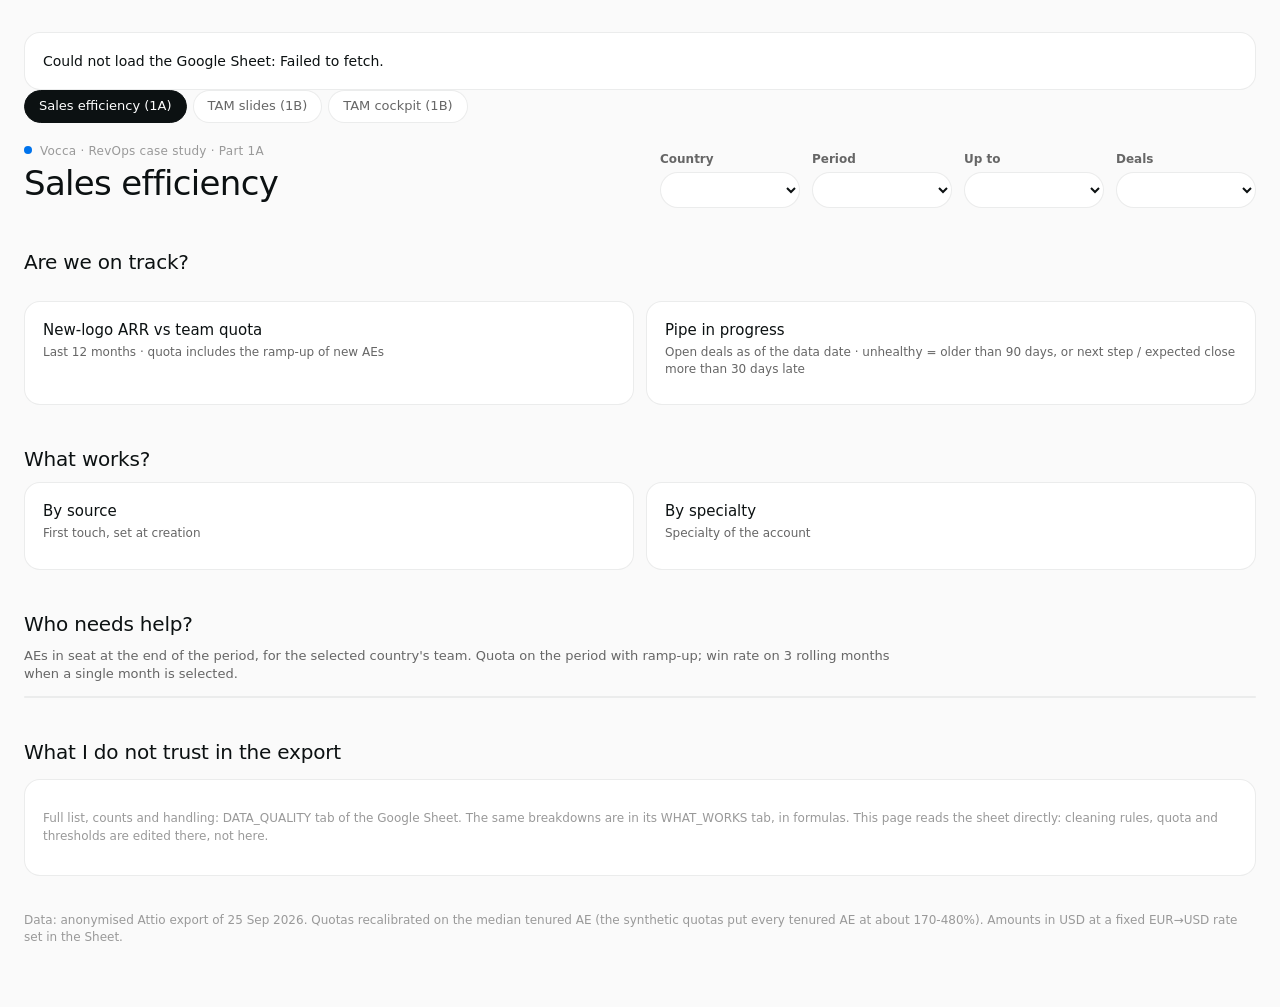
==== web/index.html @ 78a9162e "README organised around the deliverables, with direct links Links to the Sheet and each of its tabs," ====
<!doctype html>
<html lang="en">
<head>
  <meta charset="utf-8">
  <meta name="viewport" content="width=device-width, initial-scale=1">
  <meta name="robots" content="noindex, nofollow">
  <meta name="color-scheme" content="light">
  <title>Sales Efficiency Dashboard</title>
  <link rel="preconnect" href="https://api.fontshare.com">
  <link rel="stylesheet" href="https://api.fontshare.com/v2/css?f[]=satoshi@400,500,700&display=swap">
  <link rel="stylesheet" href="style.css?v=2">
  <link rel="stylesheet" href="tam.css?v=2">
</head>
<body>
  <main class="page">
    <nav class="site-nav" aria-label="Pages">
      <a href="index.html" aria-current="page">Sales efficiency (1A)</a>
      <a href="slides.html">TAM slides (1B)</a>
      <a href="tam.html">TAM cockpit (1B)</a>
    </nav>
    <header class="masthead">
      <div>
        <p class="eyebrow">Vocca · RevOps case study · Part 1A</p>
        <h1>Sales efficiency</h1>
        <p class="context" id="context-line"></p>
      </div>
      <div class="filters" role="group" aria-label="Filters">
        <label>Country <select id="filter-country"></select></label>
        <label>Period <select id="filter-period"></select></label>
        <label>Up to <select id="filter-month"></select></label>
        <label>Deals <select id="filter-motion"></select></label>
      </div>
    </header>

    <section aria-labelledby="h-team">
      <h2 id="h-team">Are we on track?</h2>
      <div class="tiles tiles-4" id="tiles"></div>
      <div class="charts-2">
        <figure class="card">
          <figcaption>
            <span class="chart-title">New-logo ARR vs team quota</span>
            <span class="chart-sub">Last 12 months · quota includes the ramp-up of new AEs</span>
          </figcaption>
          <div class="legend" id="legend-arr"></div>
          <div class="chart" id="chart-arr"></div>
        </figure>
        <figure class="card">
          <figcaption>
            <span class="chart-title">Pipe in progress</span>
            <span class="chart-sub">Open deals as of the data date · unhealthy = older than 90 days, or next step / expected close more than 30 days late</span>
          </figcaption>
          <div class="hbar" id="pipe"></div>
        </figure>
      </div>
    </section>

    <section aria-labelledby="h-works">
      <h2 id="h-works">What works?</h2>
      <p class="section-note" id="whatworks-sub"></p>
      <div class="charts-2">
        <figure class="card">
          <figcaption><span class="chart-title">By source</span><span class="chart-sub">First touch, set at creation</span></figcaption>
          <div class="hbar" id="by-source"></div>
        </figure>
        <figure class="card">
          <figcaption><span class="chart-title">By specialty</span><span class="chart-sub">Specialty of the account</span></figcaption>
          <div class="hbar" id="by-specialty"></div>
        </figure>
      </div>
    </section>

    <section aria-labelledby="h-reps">
      <h2 id="h-reps">Who needs help?</h2>
      <p class="section-note">AEs in seat at the end of the period, for the selected country's team. Quota on the period with ramp-up; win rate on 3 rolling months when a single month is selected.</p>
      <div class="card table-card">
        <div class="table-scroll">
          <table class="reps compact" id="reps-table"></table>
        </div>
      </div>
    </section>

    <section aria-labelledby="h-trust">
      <h2 id="h-trust">What I do not trust in the export</h2>
      <div class="card notes">
        <ul id="caveats"></ul>
        <p class="muted">Full list, counts and handling: DATA_QUALITY tab of the Google Sheet. The same breakdowns are in its WHAT_WORKS tab, in formulas. This page reads the sheet directly: cleaning rules, quota and thresholds are edited there, not here.</p>
      </div>
    </section>

    <footer class="footer">
      <p>Data: anonymised Attio export of 25 Sep 2026. Quotas recalibrated on the median tenured AE (the synthetic quotas put every tenured AE at about 170-480%). Amounts in USD at a fixed EUR→USD rate set in the Sheet.</p>
    </footer>
  </main>
  <div class="tooltip" id="tooltip" role="tooltip" hidden></div>
  <script src="config.js"></script>
  <script src="app.js?v=7"></script>
</body>
</html>
---- web/style.css ----
/* Vocca brand tokens, taken from vocca.com: brand blue #0073ec, ink #0c1112,
   greys #666 / #999, light surfaces #fafafa / #efefef, 12-16px radii, pill controls.
   Their typefaces (Bagoss, PP Neue Montreal) are licensed; Satoshi, also loaded on
   vocca.com, is used for headings and figures, with the system sans for body text.
   Light theme only, like vocca.com: a dark OS setting must not repaint the brand. */
:root {
  color-scheme: light;
  --brand: #0073ec;
  --brand-soft: #e5f1fd;
  --page: #fafafa;
  --surface: #ffffff;
  --text-primary: #0c1112;
  --text-secondary: #666666;
  --text-muted: #999999;
  --grid: #efefef;
  --axis: #d6d6d6;
  --border: rgba(12, 17, 18, 0.08);
  --series-1: #0073ec;
  --series-2: #0c1112;
  --good: #0ca30c;
  --warning: #fab219;
  --serious: #ec835a;
  --critical: #d03b3b;
  --neutral-chip: #f3f4f5;
  --input-bg: #ffffff;
  --font-display: "Satoshi", system-ui, -apple-system, "Segoe UI", sans-serif;
  --font-body: system-ui, -apple-system, "Segoe UI", sans-serif;
  --radius: 12px;
  --radius-large: 16px;
}

* { box-sizing: border-box; }

body {
  margin: 0;
  background: var(--page);
  color: var(--text-primary);
  font-family: var(--font-body);
  font-size: 14px;
  line-height: 1.45;
}

h1, h2, h3, .tile-value, .chart-title, .rep-name { font-family: var(--font-display); }

.page {
  max-width: 1280px;
  margin: 0 auto;
  padding: 32px 24px 48px;
}

.masthead {
  display: flex;
  flex-wrap: wrap;
  justify-content: space-between;
  align-items: flex-end;
  gap: 16px;
  margin-bottom: 8px;
}

.eyebrow {
  margin: 0 0 4px;
  color: var(--text-muted);
  font-size: 12px;
  letter-spacing: 0.02em;
}

h1 { margin: 0; font-size: 34px; font-weight: 500; letter-spacing: -0.02em; line-height: 1.1; }
h2 { margin: 40px 0 12px; font-size: 20px; font-weight: 500; letter-spacing: -0.01em; }
h3 { margin: 0 0 8px; font-size: 16px; font-weight: 500; }

.eyebrow::before {
  content: "";
  display: inline-block;
  width: 8px; height: 8px;
  margin-right: 8px;
  border-radius: 50%;
  background: var(--brand);
  vertical-align: 1px;
}

.context { margin: 6px 0 0; color: var(--text-secondary); font-size: 13px; }
.section-note { margin: -4px 0 12px; color: var(--text-secondary); font-size: 13px; max-width: 900px; }
.muted { color: var(--text-muted); font-size: 12px; }

.filters { display: flex; flex-wrap: wrap; gap: 12px; }
.filters label {
  display: flex;
  flex-direction: column;
  gap: 4px;
  font-size: 12px;
  color: var(--text-secondary);
  font-weight: 600;
}
.filters select {
  min-width: 140px;
  padding: 8px 14px;
  border: 1px solid var(--border);
  border-radius: 999px;
  background: var(--input-bg);
  color: var(--text-primary);
  font: inherit;
  font-size: 14px;
  font-weight: 500;
}
.filters select:focus-visible { outline: 2px solid var(--brand); outline-offset: 2px; }

.card {
  margin: 0;
  background: var(--surface);
  border: 1px solid var(--border);
  border-radius: var(--radius-large);
  padding: 18px;
}

.tiles {
  display: grid;
  grid-template-columns: repeat(auto-fill, minmax(170px, 1fr));
  gap: 12px;
}
.tile { display: flex; flex-direction: column; gap: 4px; }
.tile-label { color: var(--text-secondary); font-size: 12px; font-weight: 600; }
.tile-value { font-size: 28px; font-weight: 500; letter-spacing: -0.02em; }
.tile:first-child { background: var(--brand); border-color: var(--brand); }
.tile:first-child .tile-label, .tile:first-child .tile-sub { color: rgba(255, 255, 255, 0.82); }
.tile:first-child .tile-value { color: #ffffff; }
.tile:first-child .meter { background: rgba(255, 255, 255, 0.25); }
.tile:first-child .meter > span { background: #ffffff !important; }
.tile-sub { color: var(--text-secondary); font-size: 12px; }
.meter { height: 6px; border-radius: 3px; background: var(--grid); overflow: hidden; margin-top: 4px; }
.meter > span { display: block; height: 100%; border-radius: 3px; }

.charts-2 {
  display: grid;
  grid-template-columns: repeat(auto-fit, minmax(min(100%, 480px), 1fr));
  gap: 12px;
  margin-top: 12px;
}
figcaption { display: flex; flex-direction: column; gap: 2px; margin-bottom: 8px; }
.chart-title { font-weight: 500; font-size: 15px; }
.chart-sub { color: var(--text-secondary); font-size: 12px; }
.chart { width: 100%; }
.chart svg { display: block; width: 100%; height: auto; overflow: visible; }
.chart text { fill: var(--text-muted); font-size: 11px; font-variant-numeric: tabular-nums; }
.chart .label-strong { fill: var(--text-secondary); font-weight: 600; }

.legend { display: flex; flex-wrap: wrap; gap: 14px; margin-bottom: 6px; font-size: 12px; color: var(--text-secondary); }
.legend span { display: inline-flex; align-items: center; gap: 6px; }
.swatch { width: 10px; height: 10px; border-radius: 2px; display: inline-block; }
.swatch.line { height: 2px; width: 14px; border-radius: 1px; }

.table-card { padding: 0; }
.table-scroll { overflow-x: auto; }
table.reps { width: 100%; border-collapse: collapse; font-variant-numeric: tabular-nums; min-width: 1100px; }
.reps th {
  position: sticky; top: 0;
  text-align: right;
  font-size: 11px;
  font-weight: 600;
  color: var(--text-secondary);
  padding: 10px 10px;
  border-bottom: 1px solid var(--axis);
  background: var(--surface);
  white-space: nowrap;
}
.reps th:first-child, .reps td:first-child { text-align: left; }
.reps th.left, .reps td.left { text-align: left; }
.reps td { padding: 9px 10px; border-bottom: 1px solid var(--grid); text-align: right; white-space: nowrap; }
.reps tr.ramping td { color: var(--text-muted); }
.rep-name { font-weight: 500; font-size: 14px; }
.rep-meta { display: block; color: var(--text-muted); font-size: 11px; font-weight: 400; }

.pct { display: inline-flex; align-items: center; gap: 8px; justify-content: flex-end; }
.pct-bar { width: 60px; height: 6px; background: var(--grid); border-radius: 3px; overflow: hidden; }
.pct-bar > span { display: block; height: 100%; border-radius: 3px; }

.chips { display: flex; flex-wrap: wrap; gap: 4px; white-space: normal; min-width: 180px; max-width: 240px; }
.chip {
  display: inline-flex; align-items: center; gap: 5px;
  padding: 2px 8px; border-radius: 999px;
  background: var(--neutral-chip);
  color: var(--text-primary);
  font-size: 11px; font-weight: 600;
}
.chip i { width: 7px; height: 7px; border-radius: 50%; display: inline-block; }

.notes ul { margin: 0 0 12px; padding-left: 18px; }
.notes li { margin-bottom: 8px; color: var(--text-secondary); }
.notes li strong { color: var(--text-primary); }

.tooltip {
  position: fixed;
  pointer-events: none;
  z-index: 10;
  background: var(--surface);
  color: var(--text-primary);
  border: 1px solid var(--border);
  border-radius: 8px;
  padding: 8px 10px;
  font-size: 12px;
  box-shadow: 0 4px 16px rgba(0, 0, 0, 0.12);
  max-width: 260px;
}
.tooltip .tt-title { font-weight: 650; margin-bottom: 2px; }
.tooltip .tt-row { display: flex; justify-content: space-between; gap: 12px; color: var(--text-secondary); }
.tooltip .tt-row b { color: var(--text-primary); font-variant-numeric: tabular-nums; }

/* 1A: four headline tiles, horizontal bar lists, compact AE table */
.tiles-4 { grid-template-columns: repeat(4, minmax(0, 1fr)); margin-bottom: 12px; }
table.reps.compact { min-width: 0; }
.reps.compact td { white-space: normal; vertical-align: top; }
.hbar { display: flex; flex-direction: column; font-size: 13px; font-variant-numeric: tabular-nums; }
.hbar-head, .hbar-row { display: grid; grid-template-columns: minmax(96px, 150px) minmax(0, 1fr) 76px 64px; gap: 10px; align-items: center; }
.hbar-head { font-size: 11px; font-weight: 600; color: var(--text-secondary); padding-bottom: 6px; border-bottom: 1px solid var(--axis); }
.hbar-row { padding: 7px 0; border-bottom: 1px solid var(--grid); }
.hbar-row:hover { background: var(--brand-soft); }
.hbar-row.grouped .hbar-label { color: var(--text-muted); font-style: italic; }
.hbar-label { overflow: hidden; text-overflow: ellipsis; white-space: nowrap; }
.hbar-track { display: flex; align-items: center; gap: 8px; min-width: 0; }
.hbar-track > span { display: block; height: 12px; min-width: 2px; border-radius: 0 4px 4px 0; background: var(--series-1); }
.hbar-track b { font-weight: 500; font-size: 12px; white-space: nowrap; }
.hbar .num { text-align: right; }
.hbar .num.bad { color: var(--critical); font-weight: 600; }
.hbar .num.thin { color: var(--text-muted); }

.footer { margin-top: 36px; color: var(--text-muted); font-size: 12px; }

@media (max-width: 900px) {
  .tiles-4 { grid-template-columns: repeat(2, minmax(0, 1fr)); }
}

@media (max-width: 640px) {
  .page { padding: 20px 16px 40px; }
  h1 { font-size: 22px; }
  .filters { width: 100%; }
  .filters label { flex: 1 1 100px; }
  .filters select { min-width: 0; width: 100%; }
  .tile-value { font-size: 22px; }
  .hbar-head, .hbar-row { grid-template-columns: minmax(80px, 110px) minmax(0, 1fr) 56px 40px; gap: 6px; }
}
---- web/tam.css ----
/* TAM cockpit additions on top of style.css (same Vocca tokens). */

.site-nav { display: flex; gap: 6px; margin-bottom: 20px; flex-wrap: wrap; }
.site-nav a {
  padding: 6px 14px; border-radius: 999px; border: 1px solid var(--border);
  color: var(--text-secondary); text-decoration: none; font-size: 13px; font-weight: 500; background: var(--surface);
}
.site-nav a[aria-current="page"] { background: var(--text-primary); color: #fff; border-color: var(--text-primary); }

.tabs { display: flex; gap: 4px; margin: 24px 0 8px; border-bottom: 1px solid var(--grid); overflow-x: auto; }
.tabs button {
  appearance: none; border: 0; background: none; cursor: pointer; white-space: nowrap;
  padding: 10px 14px; font: inherit; font-size: 14px; font-weight: 500; color: var(--text-secondary);
  border-bottom: 2px solid transparent; margin-bottom: -1px;
}
.tabs button[aria-selected="true"] { color: var(--text-primary); border-bottom-color: var(--brand); }
.tabs button:focus-visible { outline: 2px solid var(--brand); outline-offset: 2px; }
.tab-count { display: inline-block; min-width: 20px; padding: 0 6px; border-radius: 999px; background: var(--brand-soft); color: var(--brand); font-size: 11px; font-weight: 700; }

.lead { font-size: 15px; color: var(--text-secondary); max-width: 860px; margin: 8px 0 16px; }

.bar-list { display: flex; flex-direction: column; gap: 8px; }
.bar-row { display: grid; grid-template-columns: minmax(120px, 220px) 1fr 70px; gap: 10px; align-items: center; font-size: 13px; }
.bar-row .label { color: var(--text-primary); overflow: hidden; text-overflow: ellipsis; white-space: nowrap; }
.bar-row .track { height: 10px; background: var(--grid); border-radius: 5px; overflow: hidden; }
.bar-row .track > span { display: block; height: 100%; border-radius: 5px; }
.bar-row .value { text-align: right; font-variant-numeric: tabular-nums; color: var(--text-secondary); }


table.plain { width: 100%; border-collapse: collapse; font-size: 13px; }
table.plain th { text-align: left; font-size: 11px; color: var(--text-secondary); font-weight: 600; padding: 8px 10px; border-bottom: 1px solid var(--axis); white-space: nowrap; }
table.plain td { padding: 9px 10px; border-bottom: 1px solid var(--grid); vertical-align: top; }
table.plain th.num { text-align: right; white-space: normal; min-width: 90px; vertical-align: bottom; }
table.plain td.num { text-align: right; font-variant-numeric: tabular-nums; white-space: nowrap; }
.mode { display: inline-flex; align-items: center; gap: 5px; padding: 2px 8px; border-radius: 999px; font-size: 11px; font-weight: 600; background: var(--neutral-chip); }
.mode.auto { background: var(--brand-soft); color: var(--brand); }
.mode.manual { background: #fdf3dc; color: #8a5a00; }
.mode.decide { background: var(--neutral-chip); color: var(--text-secondary); }

.btn {
  display: inline-flex; align-items: center; gap: 8px; cursor: pointer;
  padding: 9px 16px; border-radius: 999px; border: 1px solid var(--border);
  background: var(--surface); color: var(--text-primary); font: inherit; font-size: 13px; font-weight: 600; text-decoration: none;
}
.btn.primary { background: var(--brand); color: #fff; border-color: var(--brand); }
.btn.danger { color: var(--critical); }
.btn:focus-visible { outline: 2px solid var(--brand); outline-offset: 2px; }
.btn[disabled] { opacity: 0.45; cursor: default; }
.toolbar { display: flex; flex-wrap: wrap; gap: 10px; align-items: center; margin: 12px 0; }

.rule-key { display: grid; grid-template-columns: 28px 1fr auto; gap: 12px; padding: 12px 0; border-bottom: 1px solid var(--grid); align-items: start; }
.rule-key .rank { width: 24px; height: 24px; border-radius: 50%; background: var(--brand); color: #fff; display: grid; place-items: center; font-size: 12px; font-weight: 700; }
.rule-key .stats { text-align: right; font-size: 12px; color: var(--text-secondary); white-space: nowrap; }
.rule-key .stats b { color: var(--text-primary); font-size: 14px; }

.progress { height: 8px; background: var(--grid); border-radius: 4px; overflow: hidden; display: flex; }
.progress > span { display: block; height: 100%; }

.review-card { margin-bottom: 12px; }
.review-head { display: flex; flex-wrap: wrap; justify-content: space-between; gap: 8px; align-items: center; margin-bottom: 10px; }
.review-reason { font-weight: 600; font-size: 13px; }
.keys { display: flex; gap: 4px; flex-wrap: wrap; }
.key { font-size: 11px; padding: 2px 8px; border-radius: 999px; background: var(--brand-soft); color: var(--brand); font-weight: 600; }
.pair { display: grid; grid-template-columns: 1fr 1fr; gap: 10px; }
.record { border: 1px solid var(--grid); border-radius: var(--radius); padding: 10px 12px; font-size: 12px; }
.record h4 { margin: 0 0 6px; font-family: var(--font-display); font-weight: 500; font-size: 15px; }
.record dl { display: grid; grid-template-columns: 90px 1fr; gap: 3px 8px; margin: 0; }
.record dt { color: var(--text-muted); }
.record dd { margin: 0; overflow-wrap: anywhere; }
.record dd.same { color: var(--brand); font-weight: 600; }
.record .flag-customer { color: var(--critical); font-weight: 600; }
.review-actions { display: flex; flex-wrap: wrap; gap: 8px; margin-top: 10px; align-items: center; }
.decision { font-size: 12px; font-weight: 600; padding: 3px 10px; border-radius: 999px; }
.decision.merge { background: var(--brand-soft); color: var(--brand); }
.decision.separate { background: var(--neutral-chip); color: var(--text-secondary); }
.review-card.decided { opacity: 0.7; }

/* Header and health strip */
.cockpit-head { display: flex; justify-content: space-between; align-items: flex-end; gap: 16px; flex-wrap: wrap; }
.health { display: grid; grid-template-columns: repeat(4, minmax(0, 1fr)); gap: 12px; margin-top: 16px; }
.kpi { background: var(--surface); border: 1px solid var(--border); border-radius: var(--radius); padding: 12px 14px; display: flex; flex-direction: column; gap: 2px; }
.kpi-label { font-size: 12px; color: var(--text-secondary); }
.kpi-value { font-family: var(--font-display); font-size: 26px; font-weight: 500; line-height: 1.2; }
.kpi-sub { font-size: 12px; color: var(--text-muted); }

/* A. work queues */
.queue-card { margin-bottom: 12px; padding-bottom: 6px; }
.queue-card h3 { margin: 0 0 6px; font-size: 13px; text-transform: uppercase; letter-spacing: 0.06em; color: var(--text-secondary); font-family: var(--font-body); font-weight: 600; }
.queue-list { display: flex; flex-direction: column; }
.queue-row {
  appearance: none; border: 0; background: none; font: inherit; color: inherit; text-align: left; cursor: pointer;
  display: grid; grid-template-columns: minmax(0, 1fr) 110px 96px 130px 64px; gap: 12px; align-items: center;
  padding: 11px 8px; border-top: 1px solid var(--grid); border-radius: 8px;
}
.queue-row:first-child { border-top: 0; }
.queue-row:hover, .queue-row:focus-visible { background: var(--brand-soft); outline: none; }
.q-main { display: flex; flex-direction: column; gap: 2px; min-width: 0; }
.q-main strong { font-size: 14px; font-weight: 600; }
.q-count { font-family: var(--font-display); font-size: 20px; font-weight: 500; text-align: right; font-variant-numeric: tabular-nums; }
.q-count small { display: block; font-family: var(--font-body); font-size: 11px; color: var(--text-muted); font-weight: 400; }
.q-owner { font-size: 12px; color: var(--text-secondary); }
.q-open { font-size: 13px; color: var(--brand); font-weight: 600; text-align: right; }
.rules-details summary { cursor: pointer; font-weight: 600; }
.rules-details[open] summary { margin-bottom: 12px; }

/* B. explorer */
.explore-head h2 { margin: 8px 0 0; }
.explore { display: grid; grid-template-columns: 220px minmax(0, 1fr); gap: 16px; margin-top: 12px; align-items: start; }
.facets { display: flex; flex-direction: column; gap: 14px; position: sticky; top: 12px; }
.facet-select { display: flex; flex-direction: column; gap: 4px; font-size: 12px; color: var(--text-secondary); font-weight: 600; }
.facet-select select { font: inherit; font-weight: 400; font-size: 13px; padding: 7px 8px; border-radius: 8px; border: 1px solid var(--border); background: var(--surface); color: var(--text-primary); }
.dataset-switch { display: flex; border: 1px solid var(--border); border-radius: 999px; padding: 2px; background: var(--surface); }
.dataset-switch button { flex: 1; appearance: none; border: 0; background: none; font: inherit; font-size: 12px; font-weight: 600; padding: 6px; border-radius: 999px; cursor: pointer; color: var(--text-secondary); }
.dataset-switch button[aria-pressed="true"] { background: var(--text-primary); color: #fff; }
.facet { border: 0; margin: 0; padding: 0; display: flex; flex-direction: column; gap: 4px; }
.facet legend { font-size: 12px; font-weight: 600; color: var(--text-secondary); margin-bottom: 4px; padding: 0; }
.facet label { display: grid; grid-template-columns: 16px 1fr auto; gap: 6px; align-items: center; font-size: 13px; cursor: pointer; }
.facet label b { font-weight: 500; color: var(--text-muted); font-size: 12px; font-variant-numeric: tabular-nums; }
.results .toolbar { margin-top: 0; }
.results input[type="search"] { flex: 1 1 240px; font: inherit; font-size: 13px; padding: 8px 12px; border-radius: 999px; border: 1px solid var(--border); background: var(--surface); }
.explore-table tr.row { cursor: pointer; }
.explore-table tr.row:hover td, .explore-table tr.row.open td { background: var(--brand-soft); }
.explore-table tr.row:focus-visible { outline: 2px solid var(--brand); outline-offset: -2px; }
.explore-table td.chips { max-width: 260px; }
.chip { display: inline-block; font-size: 11px; padding: 2px 8px; margin: 0 4px 4px 0; border-radius: 999px; background: var(--neutral-chip); color: var(--text-secondary); font-weight: 600; }
.chip.current { background: #fdecec; color: var(--critical); }
.detail-row td { background: var(--page); }
.detail { display: grid; grid-template-columns: minmax(200px, 280px) minmax(0, 1fr); gap: 20px; padding: 6px 4px; }
.detail dl { display: grid; grid-template-columns: 110px 1fr; gap: 4px 8px; margin: 0; font-size: 12px; align-content: start; }
.detail dt { color: var(--text-muted); }
.detail dd { margin: 0; overflow-wrap: anywhere; }
.detail-issues { display: flex; flex-direction: column; gap: 10px; }
.detail-issue { border-left: 3px solid var(--brand); padding-left: 10px; font-size: 13px; }
.detail-issue p { margin: 4px 0 0; }
.detail-issue .next { font-weight: 600; }
.detail-issue .rule { color: var(--text-secondary); font-size: 12px; }
.btn.more { margin-top: 12px; }
.btn.small { padding: 5px 12px; font-size: 12px; white-space: nowrap; }

/* C. quality by source */
.sources-table tr.people td { color: var(--text-secondary); }
.share { display: grid; grid-template-columns: minmax(60px, 1fr) 40px; gap: 8px; align-items: center; min-width: 140px; }
.share .track { height: 8px; background: var(--grid); border-radius: 4px; overflow: hidden; }
.share .track > span { display: block; height: 100%; background: var(--critical); border-radius: 4px; }
.share > span:last-child { text-align: right; font-variant-numeric: tabular-nums; font-size: 12px; }

@media (max-width: 900px) {
  .health { grid-template-columns: repeat(2, minmax(0, 1fr)); }
  .explore { grid-template-columns: 1fr; }
  .facets { position: static; }
  .detail { grid-template-columns: 1fr; }
}

@media (max-width: 640px) {
  .queue-row { grid-template-columns: minmax(0, 1fr) auto; }
  .queue-row .mode, .queue-row .q-owner, .queue-row .q-open { display: none; }
  .pair { grid-template-columns: 1fr; }
  .bar-row { grid-template-columns: 1fr 70px; }
  .bar-row .track { grid-column: 1 / -1; grid-row: 2; }
}
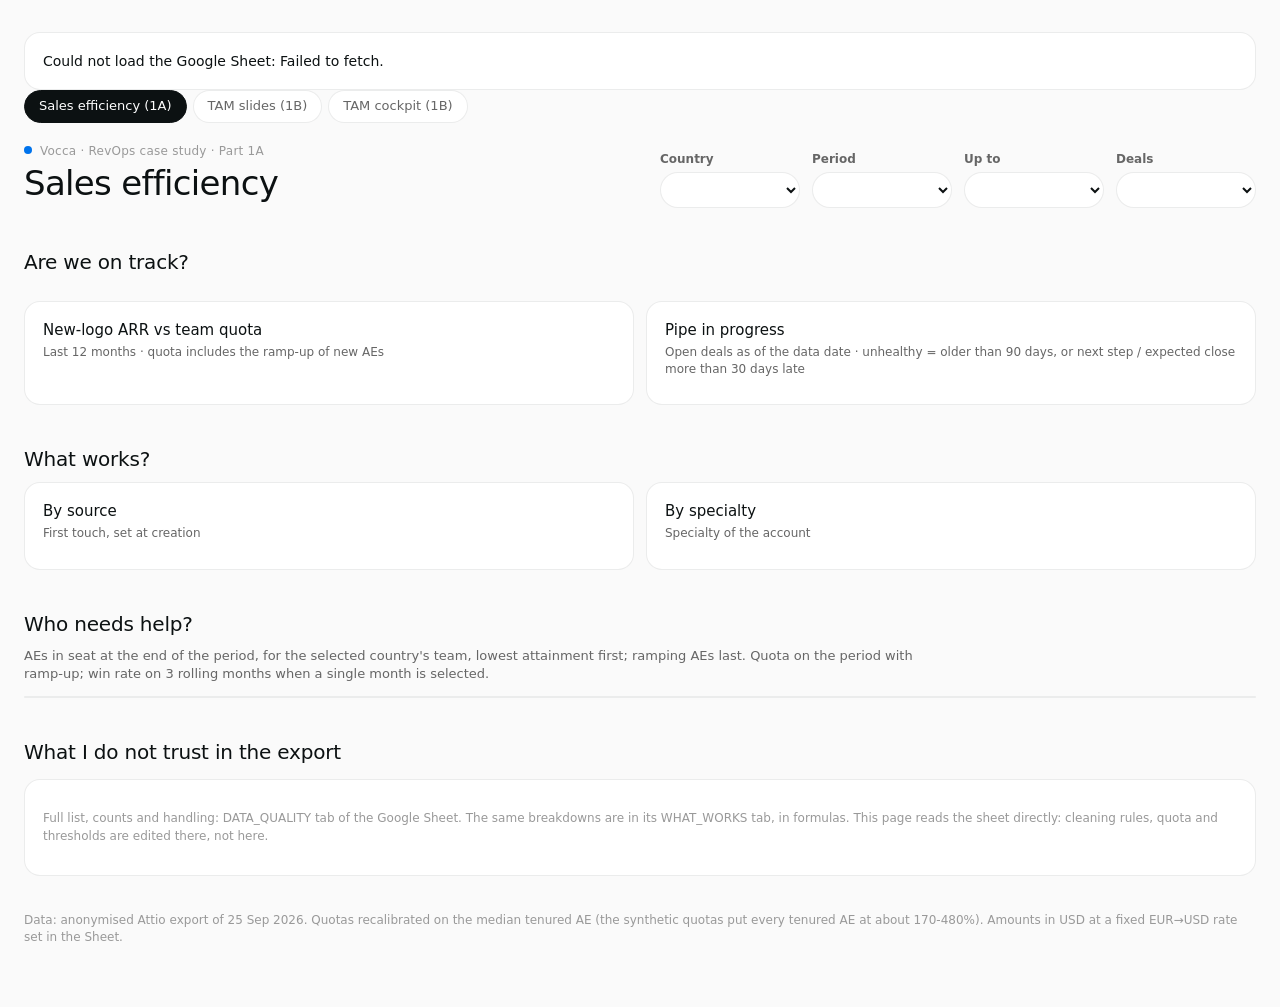
==== commit aecd1ccc: "1A: healthy pipe excludes every unhealthy deal; AE table sorted by need The healthy weighted pipe no" ====
--- a/web/index.html
+++ b/web/index.html
@@ -71,7 +71,7 @@
 
     <section aria-labelledby="h-reps">
       <h2 id="h-reps">Who needs help?</h2>
-      <p class="section-note">AEs in seat at the end of the period, for the selected country's team. Quota on the period with ramp-up; win rate on 3 rolling months when a single month is selected.</p>
+      <p class="section-note">AEs in seat at the end of the period, for the selected country's team, lowest attainment first; ramping AEs last. Quota on the period with ramp-up; win rate on 3 rolling months when a single month is selected.</p>
       <div class="card table-card">
         <div class="table-scroll">
           <table class="reps compact" id="reps-table"></table>
@@ -93,6 +93,6 @@
   </main>
   <div class="tooltip" id="tooltip" role="tooltip" hidden></div>
   <script src="config.js"></script>
-  <script src="app.js?v=7"></script>
+  <script src="app.js?v=8"></script>
 </body>
 </html>
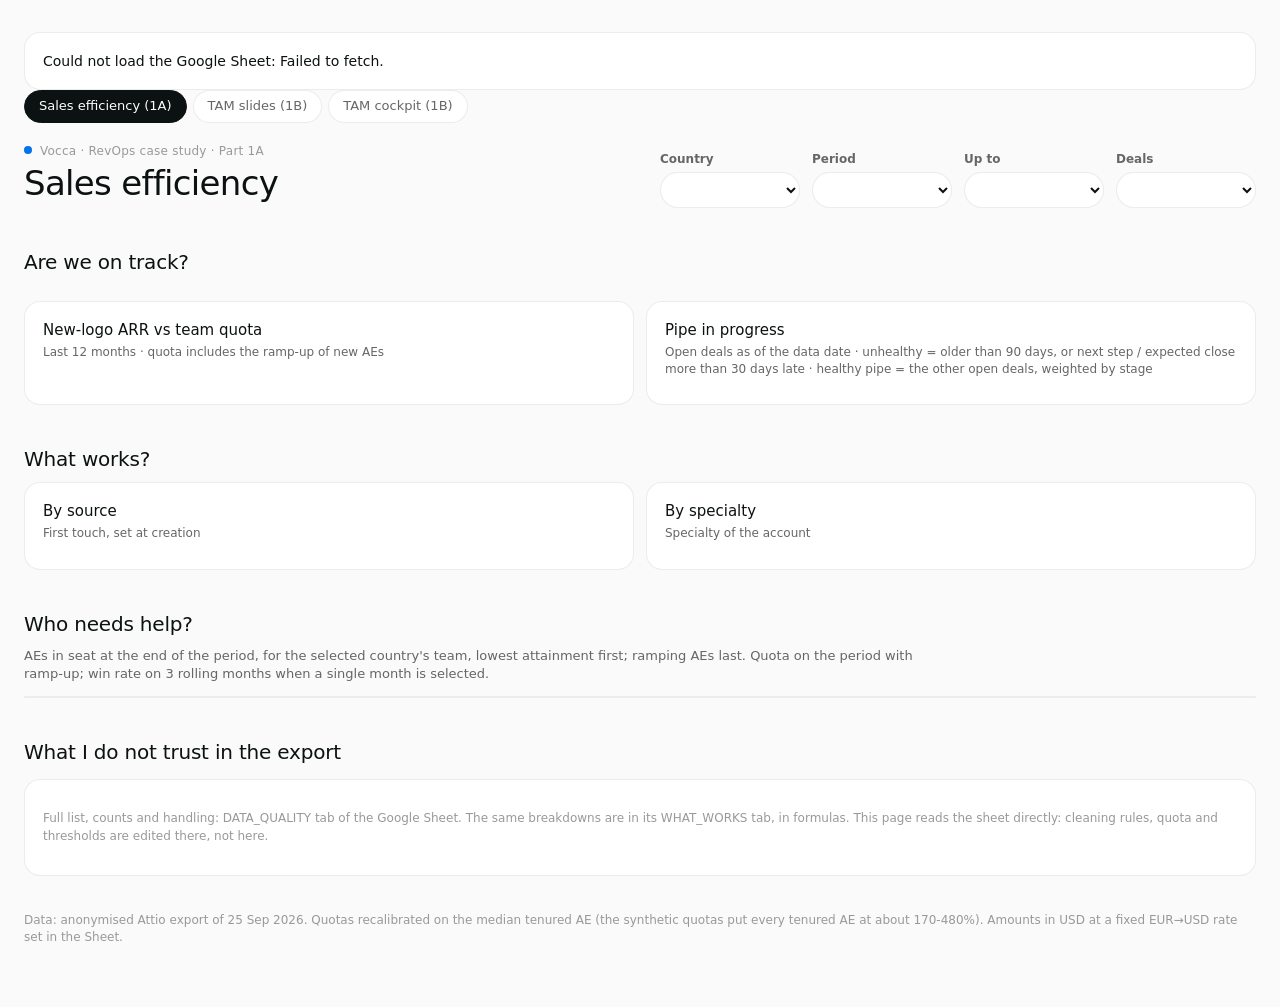
==== commit 0fb89158: "1A web view: median age of open deals per stage The pipe card shows the median age of open deals at " ====
--- a/web/index.html
+++ b/web/index.html
@@ -8,7 +8,7 @@
   <title>Sales Efficiency Dashboard</title>
   <link rel="preconnect" href="https://api.fontshare.com">
   <link rel="stylesheet" href="https://api.fontshare.com/v2/css?f[]=satoshi@400,500,700&display=swap">
-  <link rel="stylesheet" href="style.css?v=2">
+  <link rel="stylesheet" href="style.css?v=3">
   <link rel="stylesheet" href="tam.css?v=2">
 </head>
 <body>
@@ -47,9 +47,9 @@
         <figure class="card">
           <figcaption>
             <span class="chart-title">Pipe in progress</span>
-            <span class="chart-sub">Open deals as of the data date · unhealthy = older than 90 days, or next step / expected close more than 30 days late</span>
+            <span class="chart-sub">Open deals as of the data date · unhealthy = older than 90 days, or next step / expected close more than 30 days late · healthy pipe = the other open deals, weighted by stage</span>
           </figcaption>
-          <div class="hbar" id="pipe"></div>
+          <div class="hbar five" id="pipe"></div>
         </figure>
       </div>
     </section>
@@ -93,6 +93,6 @@
   </main>
   <div class="tooltip" id="tooltip" role="tooltip" hidden></div>
   <script src="config.js"></script>
-  <script src="app.js?v=8"></script>
+  <script src="app.js?v=10"></script>
 </body>
 </html>
--- a/web/style.css
+++ b/web/style.css
@@ -212,6 +212,7 @@
 .hbar-head, .hbar-row { display: grid; grid-template-columns: minmax(96px, 150px) minmax(0, 1fr) 76px 64px; gap: 10px; align-items: center; }
 .hbar-head { font-size: 11px; font-weight: 600; color: var(--text-secondary); padding-bottom: 6px; border-bottom: 1px solid var(--axis); }
 .hbar-row { padding: 7px 0; border-bottom: 1px solid var(--grid); }
+.hbar.five .hbar-head, .hbar.five .hbar-row { grid-template-columns: minmax(96px, 140px) minmax(0, 1fr) 76px 64px 64px; }
 .hbar-row:hover { background: var(--brand-soft); }
 .hbar-row.grouped .hbar-label { color: var(--text-muted); font-style: italic; }
 .hbar-label { overflow: hidden; text-overflow: ellipsis; white-space: nowrap; }
@@ -236,4 +237,5 @@
   .filters select { min-width: 0; width: 100%; }
   .tile-value { font-size: 22px; }
   .hbar-head, .hbar-row { grid-template-columns: minmax(80px, 110px) minmax(0, 1fr) 56px 40px; gap: 6px; }
-}
+  .hbar.five .hbar-head, .hbar.five .hbar-row { grid-template-columns: minmax(70px, 96px) minmax(0, 1fr) 54px 40px 44px; }
+}
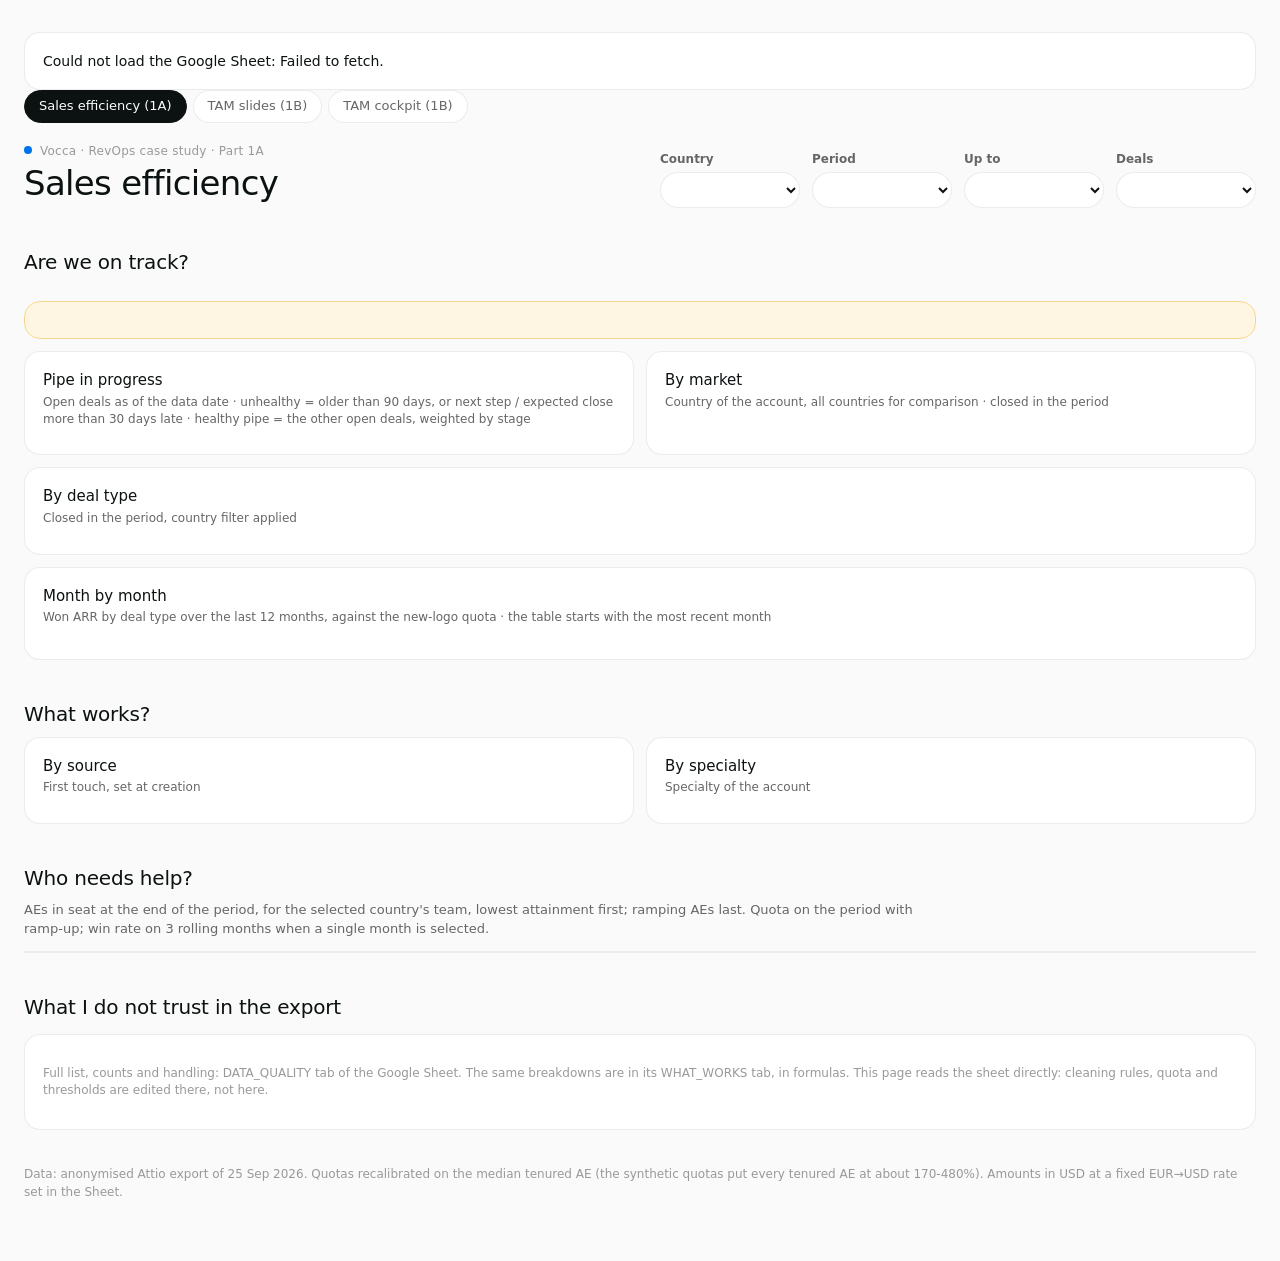
==== commit 2a98def0: "1A web view mirrors the Sheet dashboard Corrections box, pipe with median age, by market, by deal ty" ====
--- a/web/index.html
+++ b/web/index.html
@@ -8,7 +8,7 @@
   <title>Sales Efficiency Dashboard</title>
   <link rel="preconnect" href="https://api.fontshare.com">
   <link rel="stylesheet" href="https://api.fontshare.com/v2/css?f[]=satoshi@400,500,700&display=swap">
-  <link rel="stylesheet" href="style.css?v=3">
+  <link rel="stylesheet" href="style.css?v=4">
   <link rel="stylesheet" href="tam.css?v=2">
 </head>
 <body>
@@ -35,15 +35,8 @@
     <section aria-labelledby="h-team">
       <h2 id="h-team">Are we on track?</h2>
       <div class="tiles tiles-4" id="tiles"></div>
+      <div class="card corrections" id="corrections"></div>
       <div class="charts-2">
-        <figure class="card">
-          <figcaption>
-            <span class="chart-title">New-logo ARR vs team quota</span>
-            <span class="chart-sub">Last 12 months · quota includes the ramp-up of new AEs</span>
-          </figcaption>
-          <div class="legend" id="legend-arr"></div>
-          <div class="chart" id="chart-arr"></div>
-        </figure>
         <figure class="card">
           <figcaption>
             <span class="chart-title">Pipe in progress</span>
@@ -51,7 +44,30 @@
           </figcaption>
           <div class="hbar five" id="pipe"></div>
         </figure>
+        <figure class="card">
+          <figcaption>
+            <span class="chart-title">By market</span>
+            <span class="chart-sub">Country of the account, all countries for comparison · closed in the period</span>
+          </figcaption>
+          <div class="table-scroll" id="by-market"></div>
+        </figure>
       </div>
+      <figure class="card block">
+        <figcaption>
+          <span class="chart-title">By deal type</span>
+          <span class="chart-sub">Closed in the period, country filter applied</span>
+        </figcaption>
+        <div class="table-scroll" id="by-type"></div>
+      </figure>
+      <figure class="card block">
+        <figcaption>
+          <span class="chart-title">Month by month</span>
+          <span class="chart-sub">Won ARR by deal type over the last 12 months, against the new-logo quota · the table starts with the most recent month</span>
+        </figcaption>
+        <div class="legend" id="legend-month"></div>
+        <div class="chart" id="chart-month"></div>
+        <div class="table-scroll" id="month-table"></div>
+      </figure>
     </section>
 
     <section aria-labelledby="h-works">
@@ -93,6 +109,6 @@
   </main>
   <div class="tooltip" id="tooltip" role="tooltip" hidden></div>
   <script src="config.js"></script>
-  <script src="app.js?v=10"></script>
+  <script src="app.js?v=11"></script>
 </body>
 </html>
--- a/web/style.css
+++ b/web/style.css
@@ -205,6 +205,20 @@
 .tooltip .tt-row b { color: var(--text-primary); font-variant-numeric: tabular-nums; }
 
 /* 1A: four headline tiles, horizontal bar lists, compact AE table */
+.card.corrections { margin: 0 0 12px; background: #fef6e2; border-color: #f7d98c; font-size: 13px; color: #54400d; }
+.corrections .corr-title { margin: 0 0 6px; font-weight: 700; color: #875900; }
+.corrections ul { margin: 0; padding-left: 18px; }
+.corrections li { margin-bottom: 4px; }
+.card.block { margin-top: 12px; }
+table.plain.mini { width: 100%; border-collapse: collapse; font-size: 13px; font-variant-numeric: tabular-nums; }
+table.plain.mini th { text-align: left; font-size: 11px; color: var(--text-secondary); font-weight: 600; padding: 6px 8px; border-bottom: 1px solid var(--axis); white-space: nowrap; }
+table.plain.mini td { padding: 6px 8px; border-bottom: 1px solid var(--grid); white-space: nowrap; }
+table.plain.mini .num { text-align: right; }
+table.plain.mini.month tr.total td { font-weight: 700; border-top: 1px solid var(--axis); }
+table.plain.mini.month tr.quota td { color: var(--text-secondary); font-style: italic; }
+table.plain.mini.month tr.att td { font-weight: 700; }
+.swatch.line.dashed { background: repeating-linear-gradient(90deg, var(--text-primary) 0 5px, transparent 5px 8px); }
+
 .tiles-4 { grid-template-columns: repeat(4, minmax(0, 1fr)); margin-bottom: 12px; }
 table.reps.compact { min-width: 0; }
 .reps.compact td { white-space: normal; vertical-align: top; }
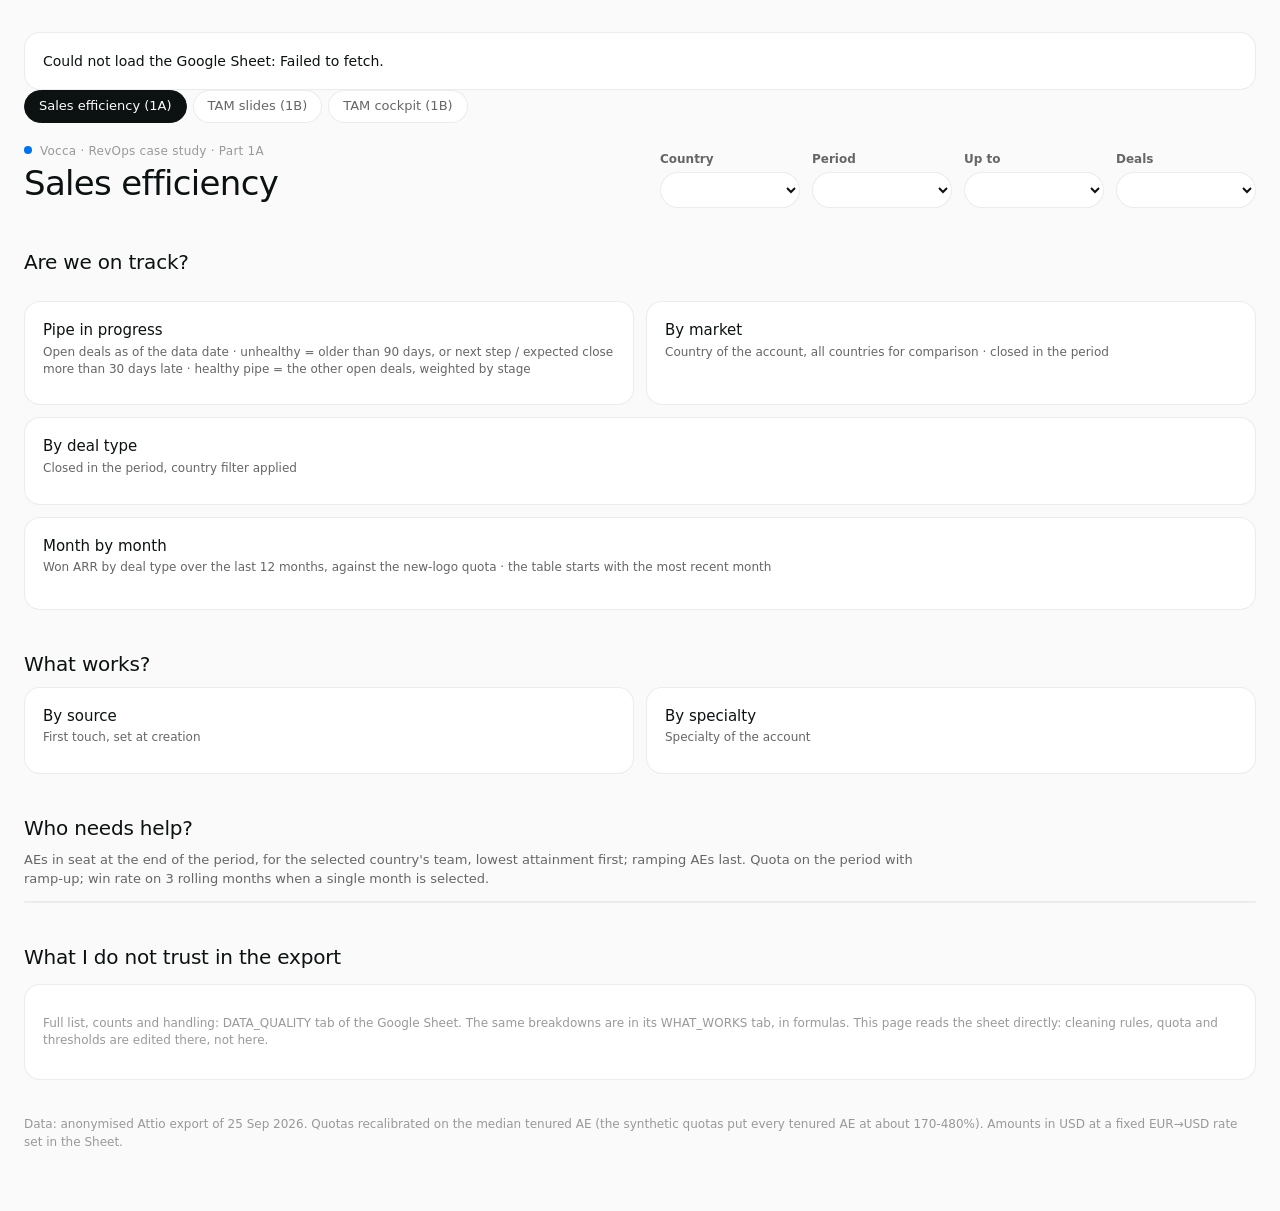
==== commit 7ccda594: "Remove the corrections box from the web view The Sheet keeps it; the web view stays lighter.  Co-Aut" ====
--- a/web/index.html
+++ b/web/index.html
@@ -8,7 +8,7 @@
   <title>Sales Efficiency Dashboard</title>
   <link rel="preconnect" href="https://api.fontshare.com">
   <link rel="stylesheet" href="https://api.fontshare.com/v2/css?f[]=satoshi@400,500,700&display=swap">
-  <link rel="stylesheet" href="style.css?v=4">
+  <link rel="stylesheet" href="style.css?v=5">
   <link rel="stylesheet" href="tam.css?v=2">
 </head>
 <body>
@@ -35,7 +35,6 @@
     <section aria-labelledby="h-team">
       <h2 id="h-team">Are we on track?</h2>
       <div class="tiles tiles-4" id="tiles"></div>
-      <div class="card corrections" id="corrections"></div>
       <div class="charts-2">
         <figure class="card">
           <figcaption>
@@ -109,6 +108,6 @@
   </main>
   <div class="tooltip" id="tooltip" role="tooltip" hidden></div>
   <script src="config.js"></script>
-  <script src="app.js?v=11"></script>
+  <script src="app.js?v=12"></script>
 </body>
 </html>
--- a/web/style.css
+++ b/web/style.css
@@ -205,10 +205,6 @@
 .tooltip .tt-row b { color: var(--text-primary); font-variant-numeric: tabular-nums; }
 
 /* 1A: four headline tiles, horizontal bar lists, compact AE table */
-.card.corrections { margin: 0 0 12px; background: #fef6e2; border-color: #f7d98c; font-size: 13px; color: #54400d; }
-.corrections .corr-title { margin: 0 0 6px; font-weight: 700; color: #875900; }
-.corrections ul { margin: 0; padding-left: 18px; }
-.corrections li { margin-bottom: 4px; }
 .card.block { margin-top: 12px; }
 table.plain.mini { width: 100%; border-collapse: collapse; font-size: 13px; font-variant-numeric: tabular-nums; }
 table.plain.mini th { text-align: left; font-size: 11px; color: var(--text-secondary); font-weight: 600; padding: 6px 8px; border-bottom: 1px solid var(--axis); white-space: nowrap; }
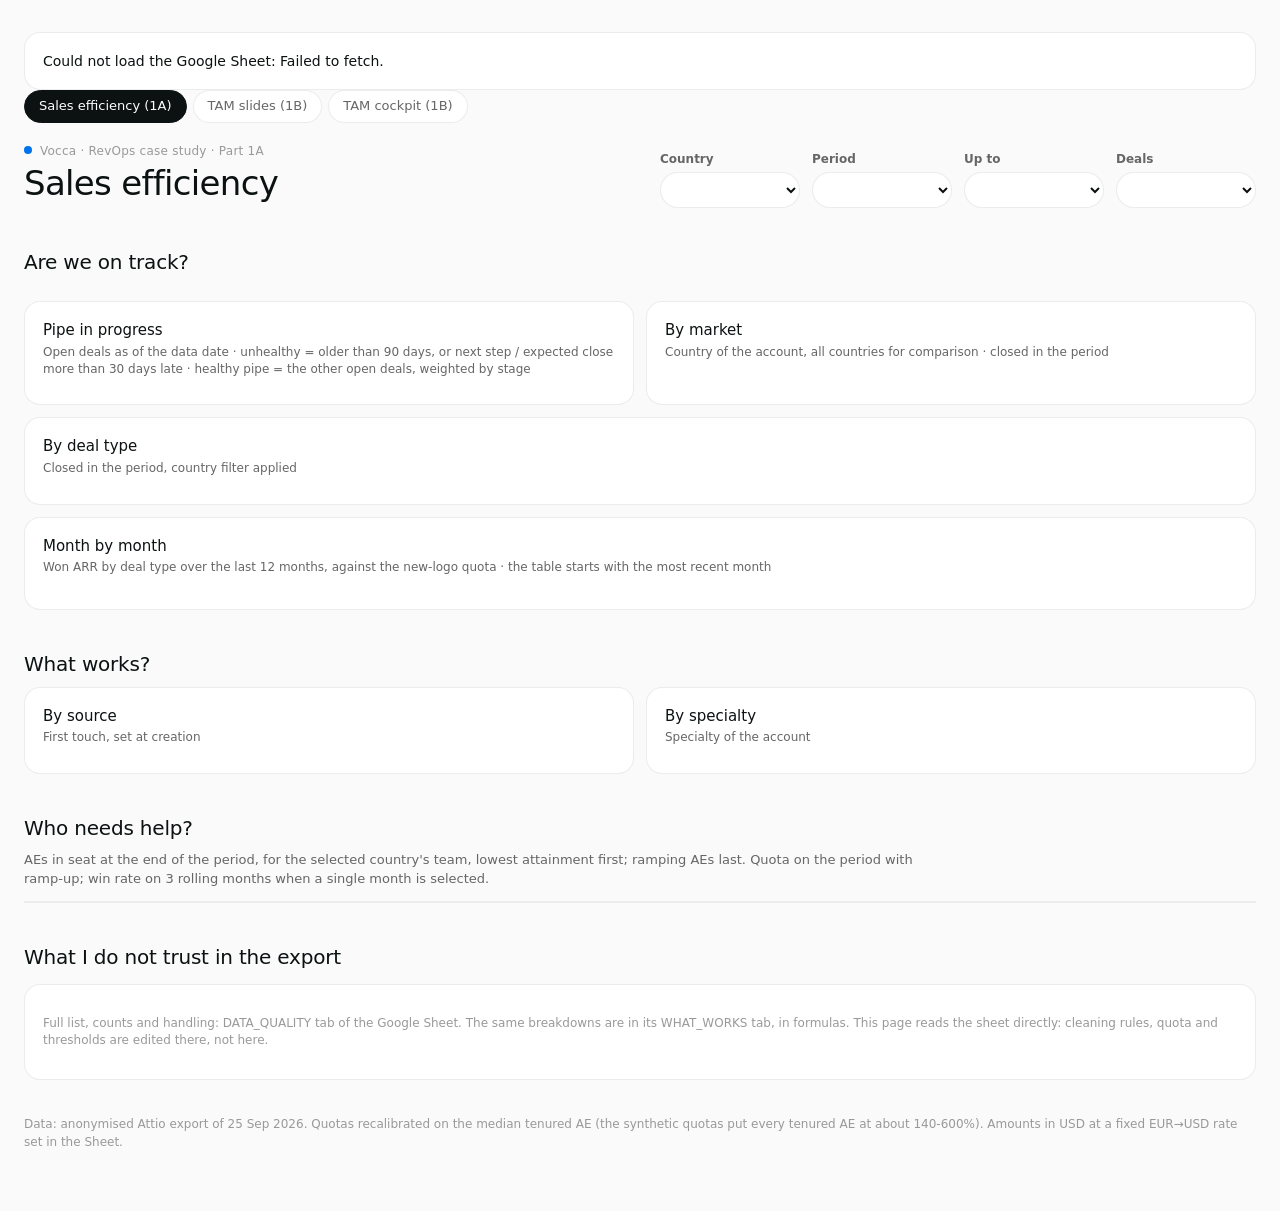
==== commit 21e0132a: "1A web view: provided quotas put tenured AEs at 140-600% Co-Authored-By: Claude Opus 5.5 <noreply@an" ====
--- a/web/index.html
+++ b/web/index.html
@@ -103,7 +103,7 @@
     </section>
 
     <footer class="footer">
-      <p>Data: anonymised Attio export of 25 Sep 2026. Quotas recalibrated on the median tenured AE (the synthetic quotas put every tenured AE at about 170-480%). Amounts in USD at a fixed EUR→USD rate set in the Sheet.</p>
+      <p>Data: anonymised Attio export of 25 Sep 2026. Quotas recalibrated on the median tenured AE (the synthetic quotas put every tenured AE at about 140-600%). Amounts in USD at a fixed EUR→USD rate set in the Sheet.</p>
     </footer>
   </main>
   <div class="tooltip" id="tooltip" role="tooltip" hidden></div>
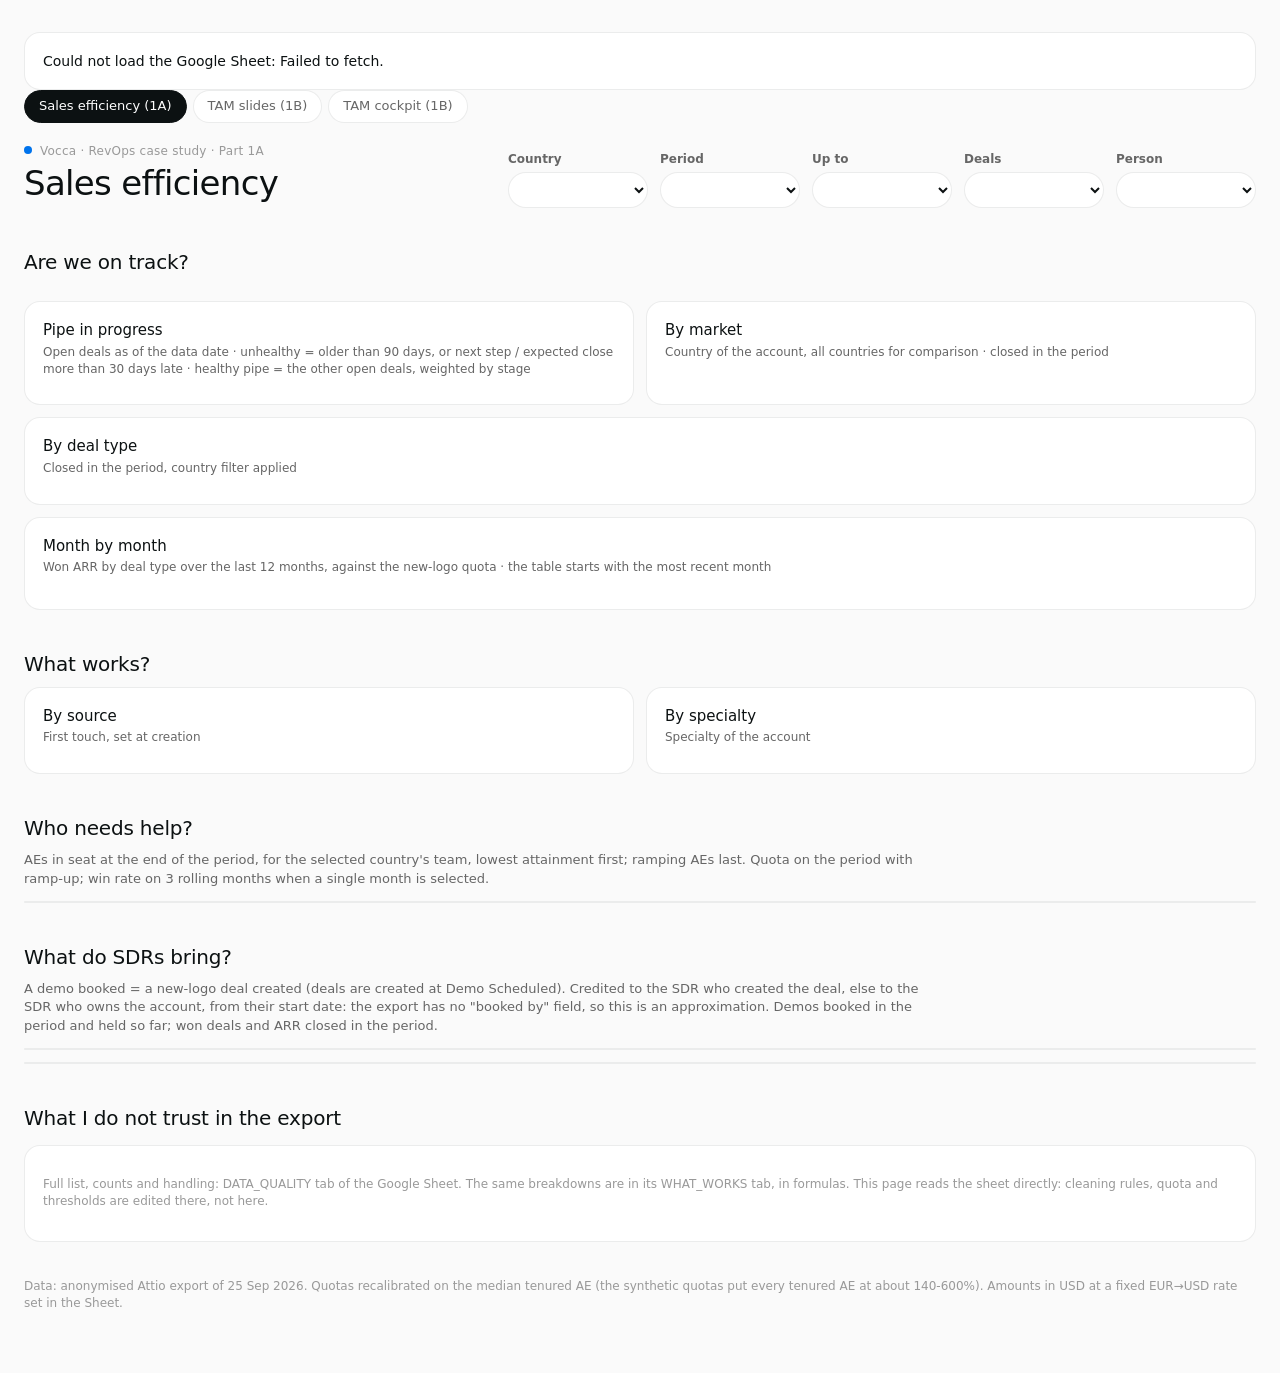
==== commit 91f38085: "1A: SDR block and person view What SDRs bring (share of demos booked and of won new-logo ARR, one li" ====
--- a/web/index.html
+++ b/web/index.html
@@ -8,7 +8,7 @@
   <title>Sales Efficiency Dashboard</title>
   <link rel="preconnect" href="https://api.fontshare.com">
   <link rel="stylesheet" href="https://api.fontshare.com/v2/css?f[]=satoshi@400,500,700&display=swap">
-  <link rel="stylesheet" href="style.css?v=5">
+  <link rel="stylesheet" href="style.css?v=6">
   <link rel="stylesheet" href="tam.css?v=2">
 </head>
 <body>
@@ -29,10 +29,12 @@
         <label>Period <select id="filter-period"></select></label>
         <label>Up to <select id="filter-month"></select></label>
         <label>Deals <select id="filter-motion"></select></label>
+        <label>Person <select id="filter-person"></select></label>
       </div>
     </header>
 
     <section aria-labelledby="h-team">
+      <div class="card person" id="person" hidden></div>
       <h2 id="h-team">Are we on track?</h2>
       <div class="tiles tiles-4" id="tiles"></div>
       <div class="charts-2">
@@ -94,6 +96,13 @@
       </div>
     </section>
 
+    <section aria-labelledby="h-sdr">
+      <h2 id="h-sdr">What do SDRs bring?</h2>
+      <p class="section-note">A demo booked = a new-logo deal created (deals are created at Demo Scheduled). Credited to the SDR who created the deal, else to the SDR who owns the account, from their start date: the export has no "booked by" field, so this is an approximation. Demos booked in the period and held so far; won deals and ARR closed in the period.</p>
+      <div class="card table-card"><div class="table-scroll" id="sdr-split"></div></div>
+      <div class="card table-card"><div class="table-scroll"><table class="reps compact" id="sdr-table"></table></div></div>
+    </section>
+
     <section aria-labelledby="h-trust">
       <h2 id="h-trust">What I do not trust in the export</h2>
       <div class="card notes">
@@ -108,6 +117,6 @@
   </main>
   <div class="tooltip" id="tooltip" role="tooltip" hidden></div>
   <script src="config.js"></script>
-  <script src="app.js?v=12"></script>
+  <script src="app.js?v=13"></script>
 </body>
 </html>
--- a/web/style.css
+++ b/web/style.css
@@ -249,3 +249,15 @@
   .hbar-head, .hbar-row { grid-template-columns: minmax(80px, 110px) minmax(0, 1fr) 56px 40px; gap: 6px; }
   .hbar.five .hbar-head, .hbar.five .hbar-row { grid-template-columns: minmax(70px, 96px) minmax(0, 1fr) 54px 40px 44px; }
 }
+
+/* SDR block and person view */
+.table-card + .table-card { margin-top: 12px; }
+.card.person { margin: 0 0 16px; border-color: var(--series-1); }
+.person-head { display: flex; flex-wrap: wrap; align-items: baseline; gap: 4px 12px; margin-bottom: 10px; }
+.person-head h3 { margin: 0; font-size: 18px; }
+.person-cols { display: grid; grid-template-columns: 1fr 1fr; gap: 16px; margin-bottom: 12px; }
+.person-cols .corr-title { margin: 0 0 6px; font-weight: 700; }
+.kv { display: grid; grid-template-columns: 1fr auto; gap: 0 12px; padding: 4px 0; border-bottom: 1px solid var(--grid); font-size: 13px; }
+.kv b { text-align: right; padding: 0 4px; border-radius: 4px; }
+.kv small { grid-column: 1 / -1; color: var(--text-muted); font-size: 11px; }
+@media (max-width: 720px) { .person-cols { grid-template-columns: 1fr; } }
